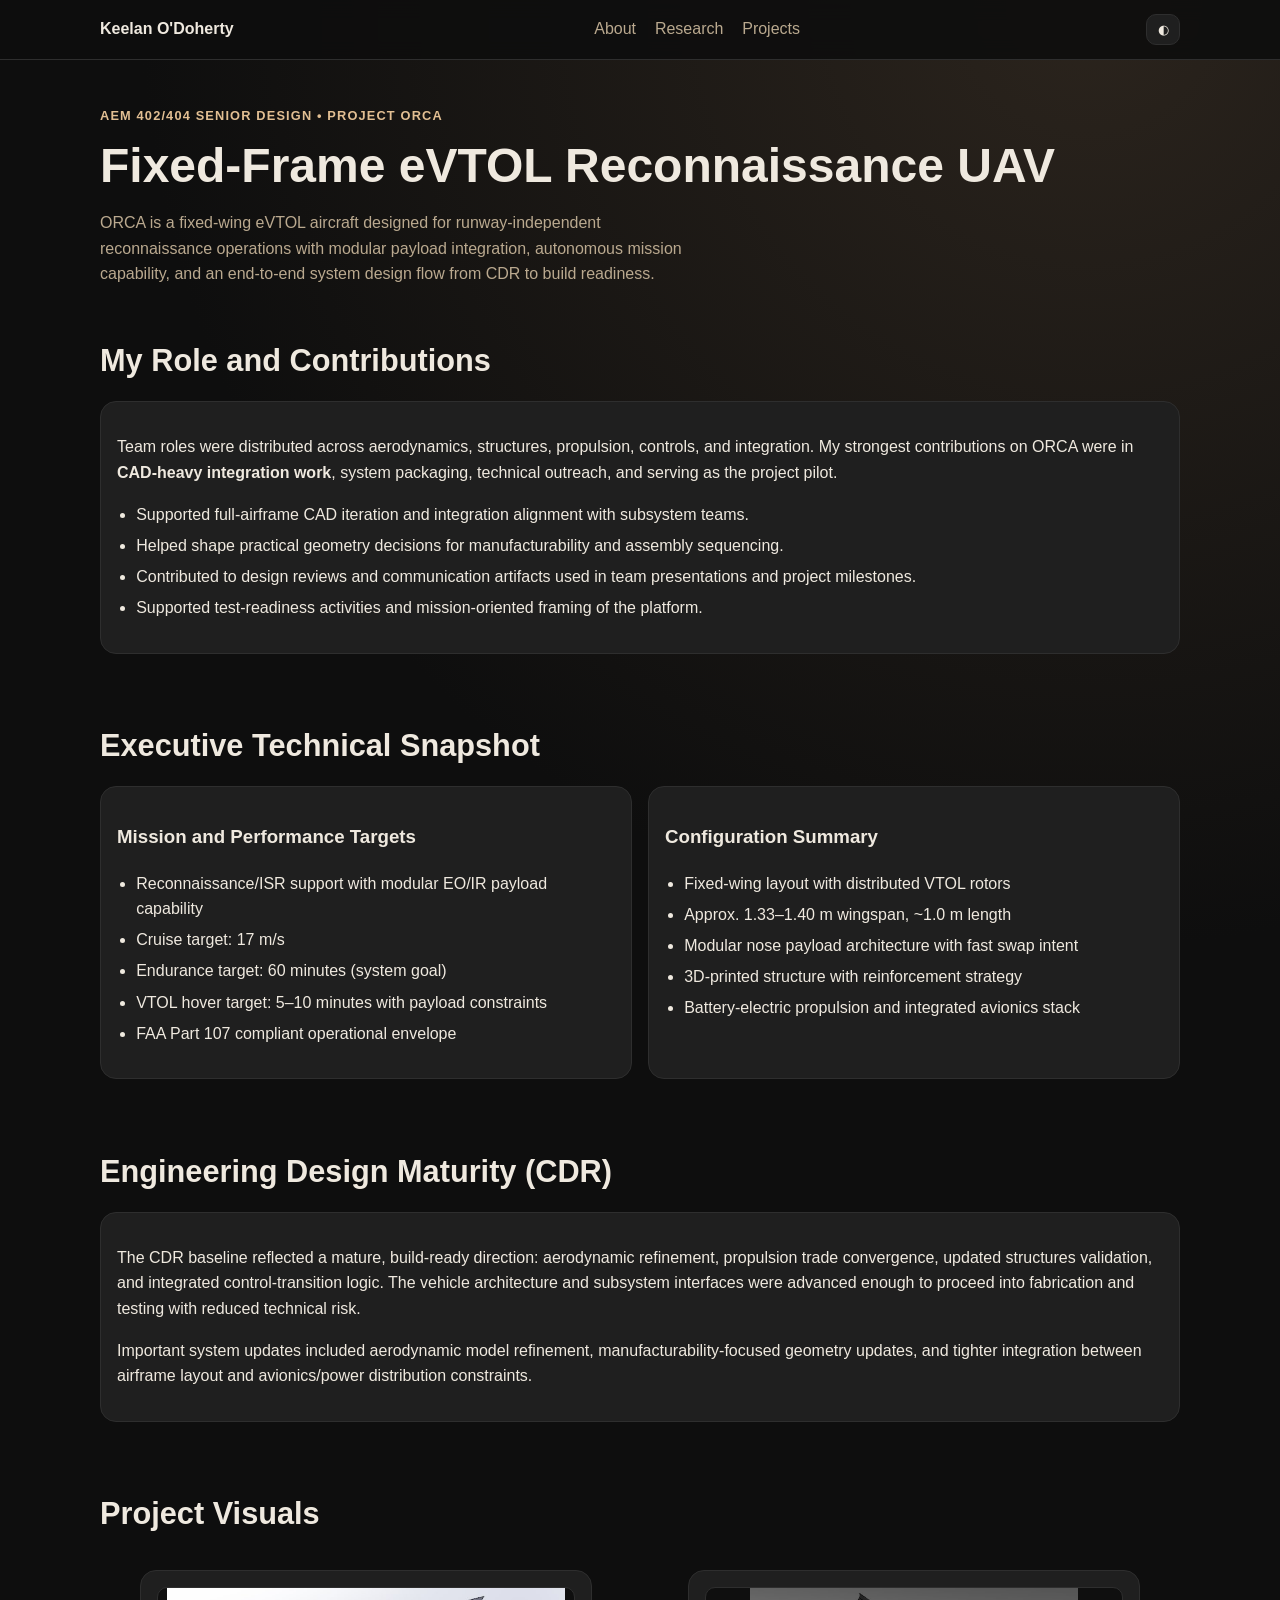
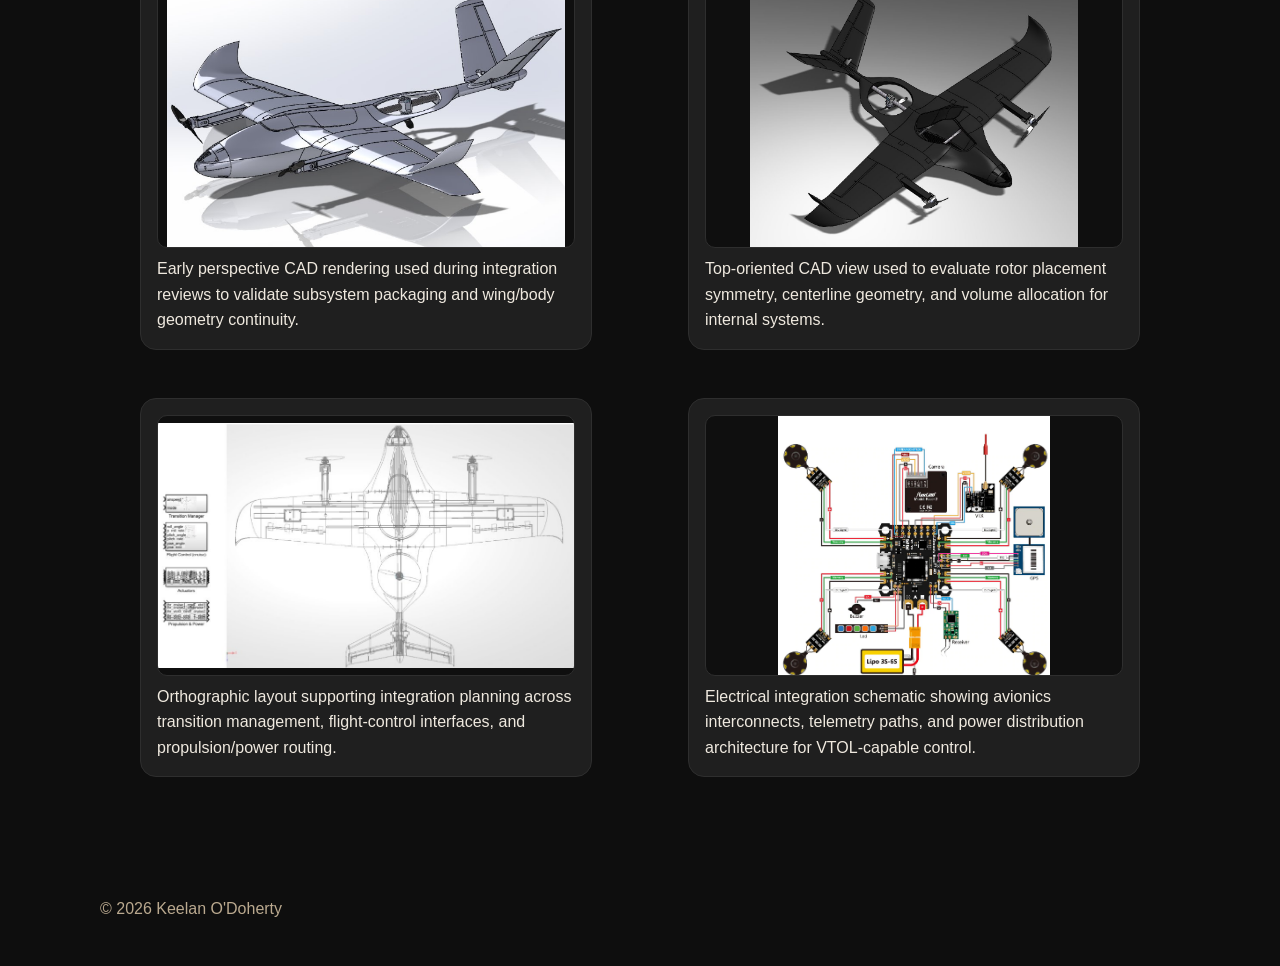
==== senior-project.html @ 54938906 "Initial commit - personal portfolio site Co-Authored-By: Claude Sonnet 4.6 <noreply@anthropic.com>" ====
<!doctype html>
<html lang="en">
<head>
  <meta charset="UTF-8" />
  <meta name="viewport" content="width=device-width, initial-scale=1.0" />
  <title>Senior Project | ORCA Fixed-Wing eVTOL</title>
  <link rel="stylesheet" href="./styles.css" />
</head>
<body>
  <header class="topbar">
    <div class="container nav">
      <a class="brand" href="./index.html">Keelan O'Doherty</a>
      <nav>
        <a href="./index.html#about">About</a>
        <a href="./index.html#research">Research</a>
        <a href="./index.html#projects">Projects</a>
      </nav>
      <button id="themeToggle" class="theme-btn" aria-label="Toggle light and dark mode">◐</button>
    </div>
  </header>

  <main class="container section reveal show">
    <p class="kicker">AEM 402/404 Senior Design • Project ORCA</p>
    <h1>Fixed-Frame eVTOL Reconnaissance UAV</h1>
    <p class="lead">ORCA is a fixed-wing eVTOL aircraft designed for runway-independent reconnaissance operations with modular payload integration, autonomous mission capability, and an end-to-end system design flow from CDR to build readiness.</p>

    <section class="section">
      <h2>My Role and Contributions</h2>
      <div class="card">
        <p>Team roles were distributed across aerodynamics, structures, propulsion, controls, and integration. My strongest contributions on ORCA were in <strong>CAD-heavy integration work</strong>, system packaging, technical outreach, and serving as the project pilot.</p>
        <ul>
          <li>Supported full-airframe CAD iteration and integration alignment with subsystem teams.</li>
          <li>Helped shape practical geometry decisions for manufacturability and assembly sequencing.</li>
          <li>Contributed to design reviews and communication artifacts used in team presentations and project milestones.</li>
          <li>Supported test-readiness activities and mission-oriented framing of the platform.</li>
        </ul>
      </div>
    </section>

    <section class="section">
      <h2>Executive Technical Snapshot</h2>
      <div class="grid two">
        <article class="card">
          <h3>Mission and Performance Targets</h3>
          <ul>
            <li>Reconnaissance/ISR support with modular EO/IR payload capability</li>
            <li>Cruise target: 17 m/s</li>
            <li>Endurance target: 60 minutes (system goal)</li>
            <li>VTOL hover target: 5–10 minutes with payload constraints</li>
            <li>FAA Part 107 compliant operational envelope</li>
          </ul>
        </article>
        <article class="card">
          <h3>Configuration Summary</h3>
          <ul>
            <li>Fixed-wing layout with distributed VTOL rotors</li>
            <li>Approx. 1.33–1.40 m wingspan, ~1.0 m length</li>
            <li>Modular nose payload architecture with fast swap intent</li>
            <li>3D-printed structure with reinforcement strategy</li>
            <li>Battery-electric propulsion and integrated avionics stack</li>
          </ul>
        </article>
      </div>
    </section>

    <section class="section">
      <h2>Engineering Design Maturity (CDR)</h2>
      <div class="card">
        <p>The CDR baseline reflected a mature, build-ready direction: aerodynamic refinement, propulsion trade convergence, updated structures validation, and integrated control-transition logic. The vehicle architecture and subsystem interfaces were advanced enough to proceed into fabrication and testing with reduced technical risk.</p>
        <p>Important system updates included aerodynamic model refinement, manufacturability-focused geometry updates, and tighter integration between airframe layout and avionics/power distribution constraints.</p>
      </div>
    </section>

    <section class="section">
      <h2>Project Visuals</h2>
      <div class="grid two">
        <figure class="card">
          <img class="project-img" src="./assets/images/download (1).png" alt="ORCA CAD perspective render showing fixed-wing body and VTOL arms" />
          <figcaption>Early perspective CAD rendering used during integration reviews to validate subsystem packaging and wing/body geometry continuity.</figcaption>
        </figure>
        <figure class="card">
          <img class="project-img" src="./assets/images/download (2).png" alt="Top perspective dark render of ORCA airframe" />
          <figcaption>Top-oriented CAD view used to evaluate rotor placement symmetry, centerline geometry, and volume allocation for internal systems.</figcaption>
        </figure>
        <figure class="card">
          <img class="project-img" src="./assets/images/download (3).png" alt="Top orthographic wireframe view with subsystem labels" />
          <figcaption>Orthographic layout supporting integration planning across transition management, flight-control interfaces, and propulsion/power routing.</figcaption>
        </figure>
        <figure class="card">
          <img class="project-img" src="./assets/images/download.png" alt="Avionics wiring schematic for flight controller, GPS, VTX, receiver, ESCs, and power" />
          <figcaption>Electrical integration schematic showing avionics interconnects, telemetry paths, and power distribution architecture for VTOL-capable control.</figcaption>
        </figure>
      </div>
    </section>
  </main>

  <footer class="container footer">© <span id="year"></span> Keelan O'Doherty</footer>
  <script src="./script.js" defer></script>
</body>
</html>
---- styles.css ----
:root {
  --bg: #0e0e0e;
  --bg-soft: #171717;
  --panel: #1f1f1f;
  --text: #efe9df;
  --muted: #baa98f;
  --camel: #c8a06f;
  --camel-strong: #e2bf93;
  --line: #2e2e2e;
}
:root.light {
  --bg: #f3efe8;
  --bg-soft: #ece5db;
  --panel: #ffffff;
  --text: #1e1b17;
  --muted: #6f5f4d;
  --camel: #9b6b3d;
  --camel-strong: #7f5429;
  --line: #dbcfc0;
}
* { box-sizing: border-box; }
html { scroll-behavior: smooth; }
body { margin: 0; font-family: Inter, Segoe UI, Arial, sans-serif; background: radial-gradient(circle at 85% 0%, #2b241d 0%, var(--bg) 34%), var(--bg); color: var(--text); line-height: 1.6; }
.container { width: min(1080px, 92%); margin: 0 auto; }
.topbar { position: sticky; top: 0; z-index: 30; background: color-mix(in srgb, var(--bg) 90%, transparent); border-bottom: 1px solid var(--line); backdrop-filter: blur(10px); }
.nav { display: flex; align-items: center; gap: 1rem; justify-content: space-between; padding: .85rem 0; }
.brand { color: var(--text); text-decoration: none; font-weight: 800; }
nav a { color: var(--muted); text-decoration: none; margin-left: .9rem; }
nav a:hover, nav a.active { color: var(--camel-strong); }
.theme-btn { border: 1px solid var(--line); background: var(--panel); color: var(--text); border-radius: 10px; padding: .45rem .65rem; cursor: pointer; }
.scroll-progress { position: sticky; top: 58px; z-index: 29; height: 2px; background: transparent; }
.scroll-progress span { display: block; height: 100%; width: 0%; background: var(--camel); transition: width .08s linear; }

.hero { display: grid; grid-template-columns: 1.45fr .85fr; gap: 1rem; padding: 3.7rem 0 1.8rem; align-items: start; }
.kicker { text-transform: uppercase; letter-spacing: .09em; font-size: .8rem; color: var(--camel-strong); font-weight: 700; }
h1 { font-size: clamp(1.9rem, 3.8vw, 3rem); line-height: 1.14; margin: .3rem 0 .8rem; }
.lead { color: var(--muted); max-width: 66ch; }
.hero-card, .card { background: var(--panel); border: 1px solid var(--line); border-radius: 16px; }
.hero-card { padding: 1rem; text-align: center; }
.avatar { width: 172px; height: 172px; border-radius: 14px; object-fit: cover; object-position: 50% 50%; display: block; margin: 0 auto .8rem; border: 1px solid var(--line); }
.cta-row { margin-top: 1rem; display: flex; flex-wrap: wrap; gap: .65rem; }
.btn { text-decoration: none; font-weight: 700; padding: .72rem 1rem; border-radius: 12px; background: var(--camel); color: #1d1309; display: inline-block; }
.btn.ghost { background: transparent; border: 1px solid var(--line); color: var(--text); }

.section { padding: 2.1rem 0; }
section[id] { scroll-margin-top: 92px; }
h2 { margin: 0 0 1rem; font-size: clamp(1.45rem, 2.4vw, 2rem); }
.grid { display: grid; gap: 1rem; }
.grid.two { grid-template-columns: repeat(2, minmax(0, 1fr)); }
.grid.three { grid-template-columns: repeat(3, minmax(0, 1fr)); }
.card { padding: 1rem; }
.row-between { display: flex; justify-content: space-between; align-items: end; gap: 1rem; }
.row-between a, .card a { color: var(--camel-strong); text-decoration: none; }
.row-between a:hover, .card a:hover { text-decoration: underline; }
ul { padding-left: 1.2rem; }
li { margin: .35rem 0; }

.project-img {
  width: 100%;
  aspect-ratio: 16 / 10;
  object-fit: contain;
  object-position: center;
  border-radius: 10px;
  border: 1px solid var(--line);
  background: #0f0f0f;
}
figure.card { overflow: hidden; }

#projectGrid .card { padding: 1rem 1rem .9rem; }
#projectGrid .card h3 { margin: .1rem 0 .45rem; font-size: 1.02rem; }
#projectGrid .card p { color: var(--muted); margin: 0 0 .75rem; font-size: .95rem; }

.cta-card { display: block; }
.footer { padding: 2.2rem 0 2.8rem; color: var(--muted); }
.reveal { opacity: 0; transform: translateY(14px); transition: opacity .55s ease, transform .55s ease; }
.reveal.show { opacity: 1; transform: none; }

@media (max-width: 980px) {
  .hero, .grid.three { grid-template-columns: 1fr; }
  .grid.two { grid-template-columns: repeat(2, minmax(0,1fr)); }
}
@media (max-width: 700px) {
  nav { display: none; }
  .grid.two, .grid.three { grid-template-columns: 1fr; }
}
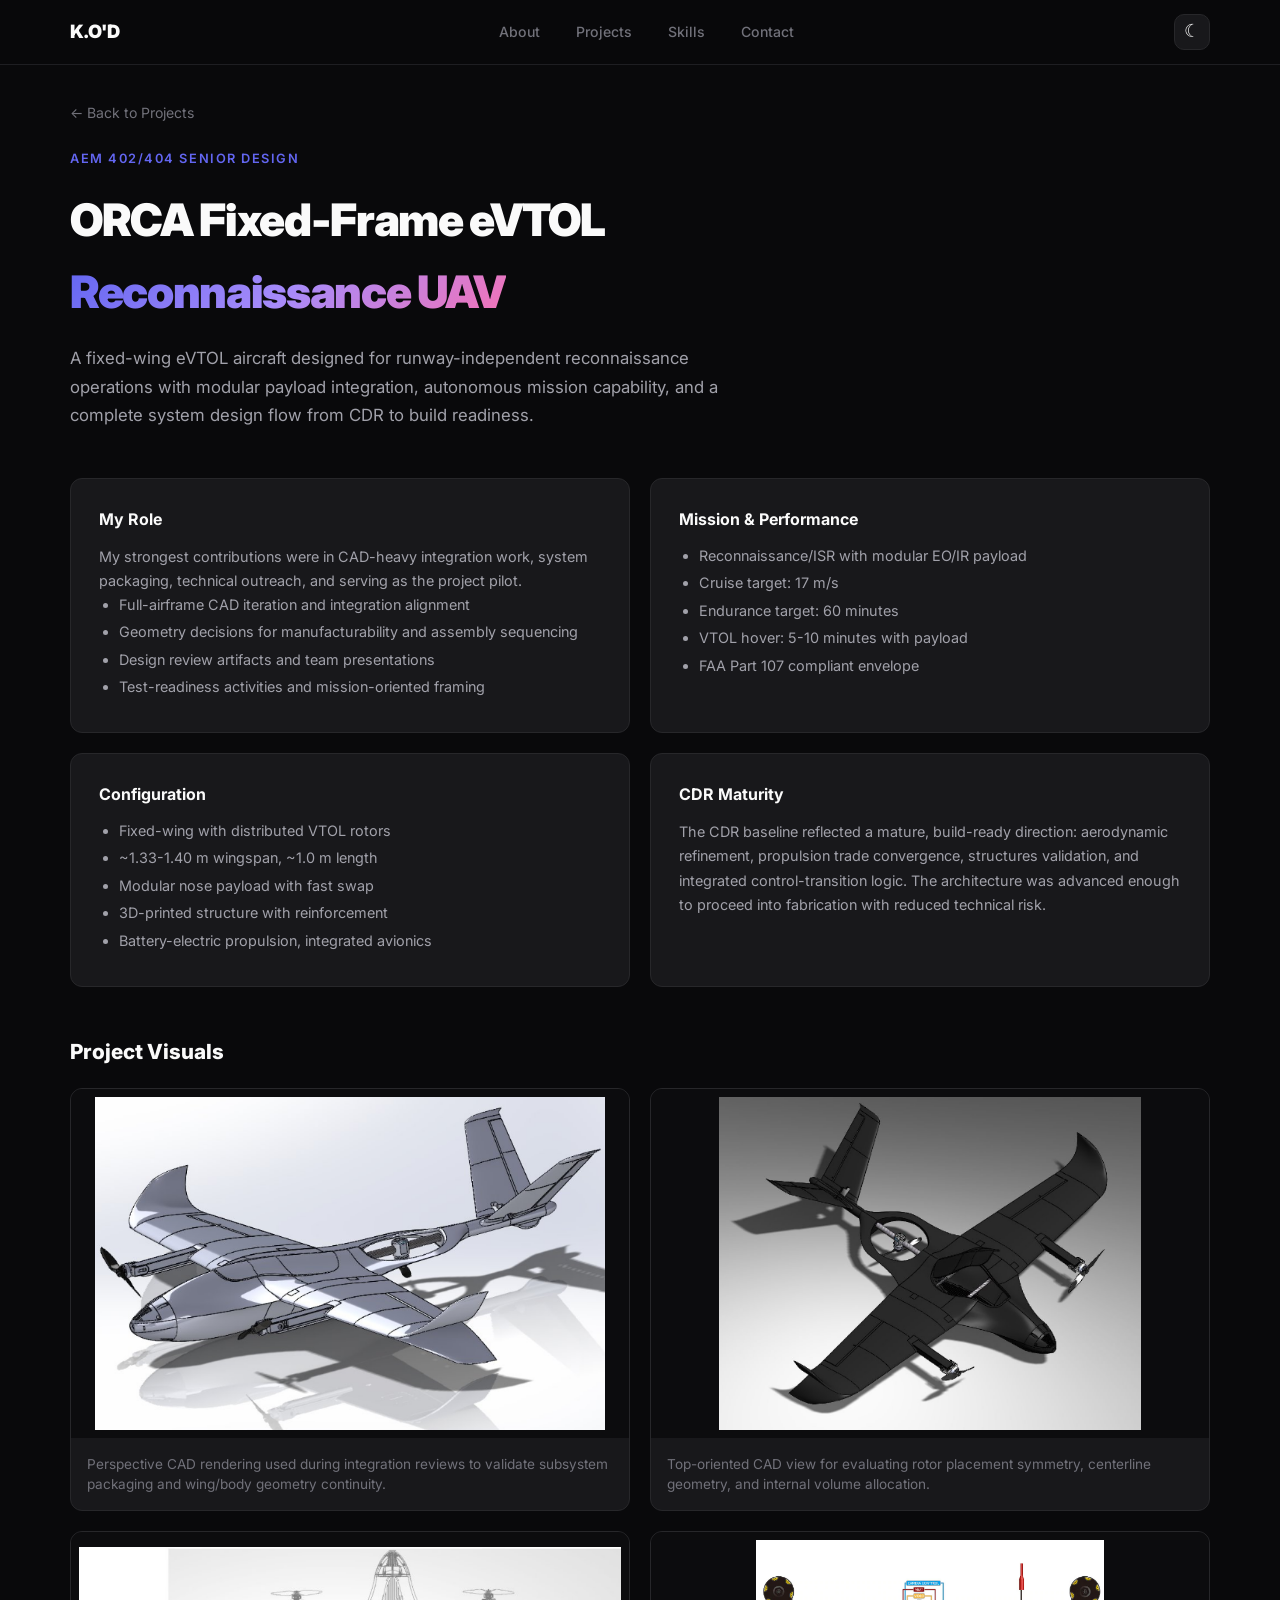
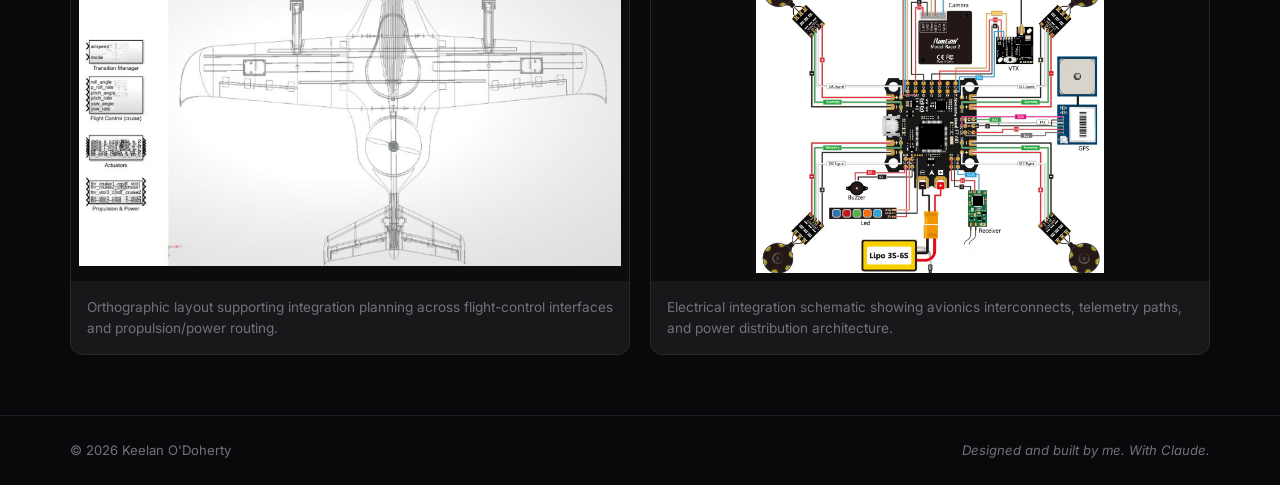
==== commit 4be32b0f: "Complete portfolio redesign with animations, dark theme, and new project sections - Dark-first desig" ====
--- a/senior-project.html
+++ b/senior-project.html
@@ -3,98 +3,127 @@
 <head>
   <meta charset="UTF-8" />
   <meta name="viewport" content="width=device-width, initial-scale=1.0" />
-  <title>Senior Project | ORCA Fixed-Wing eVTOL</title>
-  <link rel="stylesheet" href="./styles.css" />
+  <title>ORCA eVTOL | Keelan O'Doherty</title>
+  <link rel="preconnect" href="https://fonts.googleapis.com">
+  <link rel="preconnect" href="https://fonts.gstatic.com" crossorigin>
+  <link href="https://fonts.googleapis.com/css2?family=Inter:wght@400;500;600;700;800;900&family=JetBrains+Mono:wght@400;500;700&display=swap" rel="stylesheet">
+  <link rel="stylesheet" href="styles.css" />
+  <style>
+    .project-page { padding: 100px 0 60px; }
+    .back-link { display: inline-flex; align-items: center; gap: 8px; color: var(--text-3); font-size: 0.88rem; margin-bottom: 24px; transition: color 0.2s; }
+    .back-link:hover { color: var(--accent); }
+    .project-page h1 { font-size: clamp(1.8rem, 3.5vw, 2.8rem); font-weight: 900; letter-spacing: -0.03em; margin-bottom: 16px; }
+    .project-page .lead { color: var(--text-2); font-size: 1.05rem; max-width: 700px; line-height: 1.7; margin-bottom: 48px; }
+    .detail-grid { display: grid; grid-template-columns: repeat(2, 1fr); gap: 20px; margin-bottom: 48px; }
+    .detail-card { padding: 28px; background: var(--surface); border: 1px solid var(--border); border-radius: var(--radius); }
+    .detail-card h3 { font-size: 1rem; font-weight: 700; margin-bottom: 12px; }
+    .detail-card ul { padding-left: 20px; list-style: disc; }
+    .detail-card li { color: var(--text-2); font-size: 0.9rem; margin-bottom: 6px; line-height: 1.5; }
+    .detail-card p { color: var(--text-2); font-size: 0.9rem; line-height: 1.7; }
+    .visuals-heading { font-size: 1.3rem; font-weight: 800; margin: 48px 0 20px; }
+    .visuals-grid { display: grid; grid-template-columns: repeat(2, 1fr); gap: 20px; }
+    .visual-card { background: var(--surface); border: 1px solid var(--border); border-radius: var(--radius); overflow: hidden; }
+    .visual-card img { width: 100%; aspect-ratio: 16/10; object-fit: contain; background: #0c0c0e; padding: 8px; }
+    .visual-card figcaption { padding: 16px; font-size: 0.85rem; color: var(--text-3); line-height: 1.5; }
+    @media (max-width: 768px) {
+      .detail-grid, .visuals-grid { grid-template-columns: 1fr; }
+    }
+  </style>
 </head>
 <body>
-  <header class="topbar">
-    <div class="container nav">
-      <a class="brand" href="./index.html">Keelan O'Doherty</a>
-      <nav>
+  <div class="cursor-glow" id="cursorGlow"></div>
+
+  <header class="topbar" id="topbar">
+    <div class="container nav-inner">
+      <a class="brand" href="./index.html">K.O'D</a>
+      <nav class="nav-links" id="navLinks">
         <a href="./index.html#about">About</a>
-        <a href="./index.html#research">Research</a>
         <a href="./index.html#projects">Projects</a>
+        <a href="./index.html#skills">Skills</a>
+        <a href="./index.html#contact">Contact</a>
       </nav>
-      <button id="themeToggle" class="theme-btn" aria-label="Toggle light and dark mode">◐</button>
+      <div class="nav-right">
+        <button id="themeToggle" class="theme-btn" aria-label="Toggle theme">
+          <span class="theme-icon">&#9790;</span>
+        </button>
+        <button class="mobile-menu" id="mobileMenu" aria-label="Menu">
+          <span></span><span></span><span></span>
+        </button>
+      </div>
     </div>
   </header>
 
-  <main class="container section reveal show">
-    <p class="kicker">AEM 402/404 Senior Design • Project ORCA</p>
-    <h1>Fixed-Frame eVTOL Reconnaissance UAV</h1>
-    <p class="lead">ORCA is a fixed-wing eVTOL aircraft designed for runway-independent reconnaissance operations with modular payload integration, autonomous mission capability, and an end-to-end system design flow from CDR to build readiness.</p>
+  <main class="container project-page">
+    <a href="./index.html#projects" class="back-link">&larr; Back to Projects</a>
+    <div class="section-label">AEM 402/404 Senior Design</div>
+    <h1>ORCA Fixed-Frame eVTOL<br/><span class="gradient-text">Reconnaissance UAV</span></h1>
+    <p class="lead">A fixed-wing eVTOL aircraft designed for runway-independent reconnaissance operations with modular payload integration, autonomous mission capability, and a complete system design flow from CDR to build readiness.</p>
 
-    <section class="section">
-      <h2>My Role and Contributions</h2>
-      <div class="card">
-        <p>Team roles were distributed across aerodynamics, structures, propulsion, controls, and integration. My strongest contributions on ORCA were in <strong>CAD-heavy integration work</strong>, system packaging, technical outreach, and serving as the project pilot.</p>
+    <div class="detail-grid">
+      <div class="detail-card anim-reveal">
+        <h3>My Role</h3>
+        <p>My strongest contributions were in CAD-heavy integration work, system packaging, technical outreach, and serving as the project pilot.</p>
         <ul>
-          <li>Supported full-airframe CAD iteration and integration alignment with subsystem teams.</li>
-          <li>Helped shape practical geometry decisions for manufacturability and assembly sequencing.</li>
-          <li>Contributed to design reviews and communication artifacts used in team presentations and project milestones.</li>
-          <li>Supported test-readiness activities and mission-oriented framing of the platform.</li>
+          <li>Full-airframe CAD iteration and integration alignment</li>
+          <li>Geometry decisions for manufacturability and assembly sequencing</li>
+          <li>Design review artifacts and team presentations</li>
+          <li>Test-readiness activities and mission-oriented framing</li>
         </ul>
       </div>
-    </section>
+      <div class="detail-card anim-reveal">
+        <h3>Mission &amp; Performance</h3>
+        <ul>
+          <li>Reconnaissance/ISR with modular EO/IR payload</li>
+          <li>Cruise target: 17 m/s</li>
+          <li>Endurance target: 60 minutes</li>
+          <li>VTOL hover: 5-10 minutes with payload</li>
+          <li>FAA Part 107 compliant envelope</li>
+        </ul>
+      </div>
+      <div class="detail-card anim-reveal">
+        <h3>Configuration</h3>
+        <ul>
+          <li>Fixed-wing with distributed VTOL rotors</li>
+          <li>~1.33-1.40 m wingspan, ~1.0 m length</li>
+          <li>Modular nose payload with fast swap</li>
+          <li>3D-printed structure with reinforcement</li>
+          <li>Battery-electric propulsion, integrated avionics</li>
+        </ul>
+      </div>
+      <div class="detail-card anim-reveal">
+        <h3>CDR Maturity</h3>
+        <p>The CDR baseline reflected a mature, build-ready direction: aerodynamic refinement, propulsion trade convergence, structures validation, and integrated control-transition logic. The architecture was advanced enough to proceed into fabrication with reduced technical risk.</p>
+      </div>
+    </div>
 
-    <section class="section">
-      <h2>Executive Technical Snapshot</h2>
-      <div class="grid two">
-        <article class="card">
-          <h3>Mission and Performance Targets</h3>
-          <ul>
-            <li>Reconnaissance/ISR support with modular EO/IR payload capability</li>
-            <li>Cruise target: 17 m/s</li>
-            <li>Endurance target: 60 minutes (system goal)</li>
-            <li>VTOL hover target: 5–10 minutes with payload constraints</li>
-            <li>FAA Part 107 compliant operational envelope</li>
-          </ul>
-        </article>
-        <article class="card">
-          <h3>Configuration Summary</h3>
-          <ul>
-            <li>Fixed-wing layout with distributed VTOL rotors</li>
-            <li>Approx. 1.33–1.40 m wingspan, ~1.0 m length</li>
-            <li>Modular nose payload architecture with fast swap intent</li>
-            <li>3D-printed structure with reinforcement strategy</li>
-            <li>Battery-electric propulsion and integrated avionics stack</li>
-          </ul>
-        </article>
-      </div>
-    </section>
-
-    <section class="section">
-      <h2>Engineering Design Maturity (CDR)</h2>
-      <div class="card">
-        <p>The CDR baseline reflected a mature, build-ready direction: aerodynamic refinement, propulsion trade convergence, updated structures validation, and integrated control-transition logic. The vehicle architecture and subsystem interfaces were advanced enough to proceed into fabrication and testing with reduced technical risk.</p>
-        <p>Important system updates included aerodynamic model refinement, manufacturability-focused geometry updates, and tighter integration between airframe layout and avionics/power distribution constraints.</p>
-      </div>
-    </section>
-
-    <section class="section">
-      <h2>Project Visuals</h2>
-      <div class="grid two">
-        <figure class="card">
-          <img class="project-img" src="./assets/images/download (1).png" alt="ORCA CAD perspective render showing fixed-wing body and VTOL arms" />
-          <figcaption>Early perspective CAD rendering used during integration reviews to validate subsystem packaging and wing/body geometry continuity.</figcaption>
-        </figure>
-        <figure class="card">
-          <img class="project-img" src="./assets/images/download (2).png" alt="Top perspective dark render of ORCA airframe" />
-          <figcaption>Top-oriented CAD view used to evaluate rotor placement symmetry, centerline geometry, and volume allocation for internal systems.</figcaption>
-        </figure>
-        <figure class="card">
-          <img class="project-img" src="./assets/images/download (3).png" alt="Top orthographic wireframe view with subsystem labels" />
-          <figcaption>Orthographic layout supporting integration planning across transition management, flight-control interfaces, and propulsion/power routing.</figcaption>
-        </figure>
-        <figure class="card">
-          <img class="project-img" src="./assets/images/download.png" alt="Avionics wiring schematic for flight controller, GPS, VTX, receiver, ESCs, and power" />
-          <figcaption>Electrical integration schematic showing avionics interconnects, telemetry paths, and power distribution architecture for VTOL-capable control.</figcaption>
-        </figure>
-      </div>
-    </section>
+    <h2 class="visuals-heading anim-reveal">Project Visuals</h2>
+    <div class="visuals-grid">
+      <figure class="visual-card anim-reveal">
+        <img src="./assets/images/download (1).png" alt="ORCA CAD perspective render" />
+        <figcaption>Perspective CAD rendering used during integration reviews to validate subsystem packaging and wing/body geometry continuity.</figcaption>
+      </figure>
+      <figure class="visual-card anim-reveal">
+        <img src="./assets/images/download (2).png" alt="Top perspective dark render" />
+        <figcaption>Top-oriented CAD view for evaluating rotor placement symmetry, centerline geometry, and internal volume allocation.</figcaption>
+      </figure>
+      <figure class="visual-card anim-reveal">
+        <img src="./assets/images/download (3).png" alt="Top orthographic wireframe view" />
+        <figcaption>Orthographic layout supporting integration planning across flight-control interfaces and propulsion/power routing.</figcaption>
+      </figure>
+      <figure class="visual-card anim-reveal">
+        <img src="./assets/images/download.png" alt="Avionics wiring schematic" />
+        <figcaption>Electrical integration schematic showing avionics interconnects, telemetry paths, and power distribution architecture.</figcaption>
+      </figure>
+    </div>
   </main>
 
-  <footer class="container footer">© <span id="year"></span> Keelan O'Doherty</footer>
-  <script src="./script.js" defer></script>
+  <footer class="footer">
+    <div class="container footer-inner">
+      <span>&copy; <span id="year"></span> Keelan O'Doherty</span>
+      <span class="footer-note">Designed and built by me. With Claude.</span>
+    </div>
+  </footer>
+
+  <script src="script.js" defer></script>
 </body>
-</html>+</html>
--- a/styles.css
+++ b/styles.css
@@ -1,85 +1,980 @@
+/* ============================================
+   Keelan O'Doherty - Portfolio
+   ============================================ */
+
+/* --- Tokens --- */
 :root {
-  --bg: #0e0e0e;
-  --bg-soft: #171717;
-  --panel: #1f1f1f;
-  --text: #efe9df;
-  --muted: #baa98f;
-  --camel: #c8a06f;
-  --camel-strong: #e2bf93;
-  --line: #2e2e2e;
-}
+  --bg:          #09090b;
+  --bg-soft:     #111113;
+  --surface:     #18181b;
+  --surface-2:   #1e1e22;
+  --border:      #27272a;
+  --border-soft: #1e1e22;
+  --text:        #fafafa;
+  --text-2:      #a1a1aa;
+  --text-3:      #71717a;
+  --accent:      #6366f1;
+  --accent-2:    #818cf8;
+  --accent-glow: rgba(99,102,241,0.15);
+  --green:       #22c55e;
+  --radius:      12px;
+  --radius-lg:   20px;
+}
+
 :root.light {
-  --bg: #f3efe8;
-  --bg-soft: #ece5db;
-  --panel: #ffffff;
-  --text: #1e1b17;
-  --muted: #6f5f4d;
-  --camel: #9b6b3d;
-  --camel-strong: #7f5429;
-  --line: #dbcfc0;
-}
-* { box-sizing: border-box; }
+  --bg:          #fafafa;
+  --bg-soft:     #f4f4f5;
+  --surface:     #ffffff;
+  --surface-2:   #f4f4f5;
+  --border:      #e4e4e7;
+  --border-soft: #f4f4f5;
+  --text:        #09090b;
+  --text-2:      #52525b;
+  --text-3:      #a1a1aa;
+  --accent:      #4f46e5;
+  --accent-2:    #6366f1;
+  --accent-glow: rgba(79,70,229,0.08);
+  --green:       #16a34a;
+}
+
+/* --- Reset --- */
+*, *::before, *::after { box-sizing: border-box; margin: 0; padding: 0; }
 html { scroll-behavior: smooth; }
-body { margin: 0; font-family: Inter, Segoe UI, Arial, sans-serif; background: radial-gradient(circle at 85% 0%, #2b241d 0%, var(--bg) 34%), var(--bg); color: var(--text); line-height: 1.6; }
-.container { width: min(1080px, 92%); margin: 0 auto; }
-.topbar { position: sticky; top: 0; z-index: 30; background: color-mix(in srgb, var(--bg) 90%, transparent); border-bottom: 1px solid var(--line); backdrop-filter: blur(10px); }
-.nav { display: flex; align-items: center; gap: 1rem; justify-content: space-between; padding: .85rem 0; }
-.brand { color: var(--text); text-decoration: none; font-weight: 800; }
-nav a { color: var(--muted); text-decoration: none; margin-left: .9rem; }
-nav a:hover, nav a.active { color: var(--camel-strong); }
-.theme-btn { border: 1px solid var(--line); background: var(--panel); color: var(--text); border-radius: 10px; padding: .45rem .65rem; cursor: pointer; }
-.scroll-progress { position: sticky; top: 58px; z-index: 29; height: 2px; background: transparent; }
-.scroll-progress span { display: block; height: 100%; width: 0%; background: var(--camel); transition: width .08s linear; }
-
-.hero { display: grid; grid-template-columns: 1.45fr .85fr; gap: 1rem; padding: 3.7rem 0 1.8rem; align-items: start; }
-.kicker { text-transform: uppercase; letter-spacing: .09em; font-size: .8rem; color: var(--camel-strong); font-weight: 700; }
-h1 { font-size: clamp(1.9rem, 3.8vw, 3rem); line-height: 1.14; margin: .3rem 0 .8rem; }
-.lead { color: var(--muted); max-width: 66ch; }
-.hero-card, .card { background: var(--panel); border: 1px solid var(--line); border-radius: 16px; }
-.hero-card { padding: 1rem; text-align: center; }
-.avatar { width: 172px; height: 172px; border-radius: 14px; object-fit: cover; object-position: 50% 50%; display: block; margin: 0 auto .8rem; border: 1px solid var(--line); }
-.cta-row { margin-top: 1rem; display: flex; flex-wrap: wrap; gap: .65rem; }
-.btn { text-decoration: none; font-weight: 700; padding: .72rem 1rem; border-radius: 12px; background: var(--camel); color: #1d1309; display: inline-block; }
-.btn.ghost { background: transparent; border: 1px solid var(--line); color: var(--text); }
-
-.section { padding: 2.1rem 0; }
-section[id] { scroll-margin-top: 92px; }
-h2 { margin: 0 0 1rem; font-size: clamp(1.45rem, 2.4vw, 2rem); }
-.grid { display: grid; gap: 1rem; }
-.grid.two { grid-template-columns: repeat(2, minmax(0, 1fr)); }
-.grid.three { grid-template-columns: repeat(3, minmax(0, 1fr)); }
-.card { padding: 1rem; }
-.row-between { display: flex; justify-content: space-between; align-items: end; gap: 1rem; }
-.row-between a, .card a { color: var(--camel-strong); text-decoration: none; }
-.row-between a:hover, .card a:hover { text-decoration: underline; }
-ul { padding-left: 1.2rem; }
-li { margin: .35rem 0; }
-
-.project-img {
+body {
+  font-family: 'Inter', -apple-system, BlinkMacSystemFont, sans-serif;
+  background: var(--bg);
+  color: var(--text);
+  line-height: 1.6;
+  -webkit-font-smoothing: antialiased;
+  overflow-x: hidden;
+}
+
+.container { width: min(1140px, 90%); margin: 0 auto; }
+a { color: inherit; text-decoration: none; }
+img { max-width: 100%; display: block; }
+ul { list-style: none; }
+
+.muted { color: var(--text-3); font-size: 0.88rem; }
+
+/* --- Cursor Glow --- */
+.cursor-glow {
+  position: fixed;
+  width: 600px;
+  height: 600px;
+  border-radius: 50%;
+  background: radial-gradient(circle, var(--accent-glow) 0%, transparent 70%);
+  pointer-events: none;
+  z-index: 0;
+  transform: translate(-50%, -50%);
+  transition: opacity 0.3s;
+  opacity: 0;
+}
+.cursor-glow.active { opacity: 1; }
+
+.light .cursor-glow { display: none; }
+
+/* --- Nav --- */
+.topbar {
+  position: fixed;
+  top: 0;
+  left: 0;
+  right: 0;
+  z-index: 100;
+  background: rgba(9,9,11,0.7);
+  backdrop-filter: blur(20px) saturate(1.8);
+  border-bottom: 1px solid var(--border-soft);
+  transition: background 0.3s, border-color 0.3s;
+}
+.light .topbar {
+  background: rgba(250,250,250,0.8);
+}
+.topbar.scrolled { border-bottom-color: var(--border); }
+
+.nav-inner {
+  display: flex;
+  align-items: center;
+  justify-content: space-between;
+  height: 64px;
+}
+
+.brand {
+  font-weight: 900;
+  font-size: 1.15rem;
+  letter-spacing: -0.03em;
+  color: var(--text);
+}
+
+.nav-links { display: flex; gap: 8px; }
+.nav-links a {
+  font-size: 0.88rem;
+  font-weight: 500;
+  color: var(--text-3);
+  padding: 6px 14px;
+  border-radius: 8px;
+  transition: color 0.2s, background 0.2s;
+}
+.nav-links a:hover,
+.nav-links a.active {
+  color: var(--text);
+  background: var(--surface);
+}
+
+.nav-right { display: flex; align-items: center; gap: 8px; }
+
+.theme-btn {
+  width: 36px;
+  height: 36px;
+  border: 1px solid var(--border);
+  background: var(--surface);
+  color: var(--text);
+  border-radius: 10px;
+  cursor: pointer;
+  display: flex;
+  align-items: center;
+  justify-content: center;
+  font-size: 1.1rem;
+  transition: border-color 0.2s, background 0.2s;
+}
+.theme-btn:hover { border-color: var(--text-3); }
+.theme-icon { line-height: 1; }
+
+.mobile-menu {
+  display: none;
+  flex-direction: column;
+  gap: 5px;
+  background: none;
+  border: none;
+  cursor: pointer;
+  padding: 6px;
+}
+.mobile-menu span {
+  display: block;
+  width: 22px;
+  height: 2px;
+  background: var(--text);
+  border-radius: 2px;
+  transition: all 0.3s;
+}
+.mobile-menu.active span:nth-child(1) { transform: rotate(45deg) translate(5px, 5px); }
+.mobile-menu.active span:nth-child(2) { opacity: 0; }
+.mobile-menu.active span:nth-child(3) { transform: rotate(-45deg) translate(5px, -5px); }
+
+/* --- Buttons --- */
+.btn {
+  display: inline-flex;
+  align-items: center;
+  justify-content: center;
+  padding: 12px 28px;
+  font-family: inherit;
+  font-weight: 600;
+  font-size: 0.92rem;
+  border-radius: 10px;
+  border: 1px solid transparent;
+  cursor: pointer;
+  transition: all 0.2s;
+  text-decoration: none;
+}
+
+.btn-primary {
+  background: var(--accent);
+  color: #fff;
+  border-color: var(--accent);
+}
+.btn-primary:hover { background: var(--accent-2); border-color: var(--accent-2); transform: translateY(-1px); }
+
+.btn-ghost {
+  background: transparent;
+  color: var(--text);
+  border-color: var(--border);
+}
+.btn-ghost:hover { border-color: var(--text-3); background: var(--surface); }
+
+.btn-sm { padding: 8px 20px; font-size: 0.85rem; }
+
+/* --- Hero --- */
+.hero {
+  position: relative;
+  min-height: 100vh;
+  display: flex;
+  align-items: center;
+  padding: 100px 0 60px;
+  overflow: hidden;
+}
+
+.hero-bg-grid {
+  position: absolute;
+  inset: 0;
+  background-image:
+    linear-gradient(var(--border-soft) 1px, transparent 1px),
+    linear-gradient(90deg, var(--border-soft) 1px, transparent 1px);
+  background-size: 64px 64px;
+  mask-image: radial-gradient(ellipse 80% 60% at 50% 40%, black 30%, transparent 100%);
+  -webkit-mask-image: radial-gradient(ellipse 80% 60% at 50% 40%, black 30%, transparent 100%);
+  opacity: 0.5;
+}
+
+.hero-inner {
+  position: relative;
+  z-index: 1;
+  display: grid;
+  grid-template-columns: 1.1fr 0.9fr;
+  gap: 60px;
+  align-items: center;
+}
+
+.hero-badge {
+  display: inline-flex;
+  align-items: center;
+  gap: 10px;
+  padding: 6px 16px 6px 10px;
+  background: var(--surface);
+  border: 1px solid var(--border);
+  border-radius: 100px;
+  font-size: 0.82rem;
+  font-weight: 500;
+  color: var(--text-2);
+  margin-bottom: 24px;
+}
+
+.pulse {
+  width: 8px;
+  height: 8px;
+  background: var(--green);
+  border-radius: 50%;
+  display: block;
+  animation: pulse-ring 2s ease infinite;
+  box-shadow: 0 0 0 0 rgba(34,197,94,0.4);
+}
+@keyframes pulse-ring {
+  0%   { box-shadow: 0 0 0 0 rgba(34,197,94,0.4); }
+  70%  { box-shadow: 0 0 0 8px rgba(34,197,94,0); }
+  100% { box-shadow: 0 0 0 0 rgba(34,197,94,0); }
+}
+
+.hero h1 {
+  font-size: clamp(2.4rem, 4.5vw, 3.8rem);
+  font-weight: 900;
+  line-height: 1.1;
+  letter-spacing: -0.03em;
+  margin-bottom: 20px;
+}
+
+.gradient-text {
+  background: linear-gradient(135deg, var(--accent) 0%, #a78bfa 50%, #f472b6 100%);
+  -webkit-background-clip: text;
+  -webkit-text-fill-color: transparent;
+  background-clip: text;
+}
+
+.hero-sub {
+  font-size: 1.1rem;
+  color: var(--text-2);
+  line-height: 1.7;
+  max-width: 540px;
+  margin-bottom: 32px;
+}
+
+.hero-cta { display: flex; gap: 12px; margin-bottom: 48px; }
+
+.hero-stats { display: flex; align-items: center; gap: 24px; }
+.stat { display: flex; flex-direction: column; }
+.stat-number {
+  font-size: 1.8rem;
+  font-weight: 800;
+  font-family: 'JetBrains Mono', monospace;
+  letter-spacing: -0.04em;
+  line-height: 1.2;
+}
+.stat-plus {
+  font-size: 1.4rem;
+  font-weight: 700;
+  color: var(--accent);
+}
+.stat-label { font-size: 0.78rem; color: var(--text-3); margin-top: 2px; }
+.stat-divider { width: 1px; height: 36px; background: var(--border); }
+
+/* Hero portrait */
+.hero-visual { display: flex; justify-content: center; }
+
+.hero-card-stack {
+  position: relative;
+  width: 300px;
+  height: 360px;
+}
+
+.hero-portrait {
+  position: relative;
+  width: 260px;
+  height: 320px;
+  margin: 0 auto;
+  border-radius: var(--radius-lg);
+  overflow: hidden;
+}
+
+.hero-portrait img {
   width: 100%;
-  aspect-ratio: 16 / 10;
+  height: 100%;
+  object-fit: cover;
+  object-position: center top;
+}
+
+.portrait-ring {
+  position: absolute;
+  inset: -3px;
+  border-radius: calc(var(--radius-lg) + 3px);
+  border: 2px solid var(--accent);
+  opacity: 0.3;
+  animation: ring-rotate 8s linear infinite;
+}
+@keyframes ring-rotate {
+  0%   { border-color: var(--accent); }
+  33%  { border-color: #a78bfa; }
+  66%  { border-color: #f472b6; }
+  100% { border-color: var(--accent); }
+}
+
+.floating-tag {
+  position: absolute;
+  padding: 6px 14px;
+  background: var(--surface);
+  border: 1px solid var(--border);
+  border-radius: 100px;
+  font-size: 0.78rem;
+  font-weight: 600;
+  color: var(--text-2);
+  white-space: nowrap;
+  animation: float 6s ease-in-out infinite;
+  box-shadow: 0 4px 20px rgba(0,0,0,0.3);
+}
+.light .floating-tag { box-shadow: 0 4px 20px rgba(0,0,0,0.08); }
+.tag-1 { top: 10%;  left: -10%; animation-delay: 0s; }
+.tag-2 { top: 35%;  right: -15%; animation-delay: 1.5s; }
+.tag-3 { bottom: 20%; left: -18%; animation-delay: 3s; }
+.tag-4 { bottom: 5%; right: -10%; animation-delay: 4.5s; }
+
+@keyframes float {
+  0%, 100% { transform: translateY(0); }
+  50%      { transform: translateY(-10px); }
+}
+
+.hero-scroll-hint {
+  position: absolute;
+  bottom: 32px;
+  left: 50%;
+  transform: translateX(-50%);
+  display: flex;
+  flex-direction: column;
+  align-items: center;
+  gap: 8px;
+  color: var(--text-3);
+  font-size: 0.72rem;
+  letter-spacing: 0.15em;
+  text-transform: uppercase;
+}
+.scroll-line {
+  width: 1px;
+  height: 40px;
+  background: linear-gradient(to bottom, var(--text-3), transparent);
+  animation: scroll-bob 2s ease-in-out infinite;
+}
+@keyframes scroll-bob {
+  0%, 100% { opacity: 0.4; transform: scaleY(0.6); transform-origin: top; }
+  50%      { opacity: 1; transform: scaleY(1); }
+}
+
+/* --- Sections --- */
+.section {
+  padding: 100px 0;
+  position: relative;
+}
+
+.section-dark {
+  background: var(--bg-soft);
+}
+
+.section-label {
+  font-size: 0.8rem;
+  font-weight: 600;
+  text-transform: uppercase;
+  letter-spacing: 0.12em;
+  color: var(--accent);
+  margin-bottom: 16px;
+}
+
+.section-title {
+  font-size: clamp(1.8rem, 3vw, 2.6rem);
+  font-weight: 800;
+  letter-spacing: -0.03em;
+  margin-bottom: 12px;
+}
+
+.section-sub {
+  color: var(--text-2);
+  font-size: 1.05rem;
+  max-width: 540px;
+  margin-bottom: 48px;
+}
+
+.subsection-title {
+  font-size: 1.15rem;
+  font-weight: 700;
+  margin: 64px 0 24px;
+  color: var(--text);
+}
+
+/* --- About --- */
+.about-grid {
+  display: grid;
+  grid-template-columns: 1.3fr 0.7fr;
+  gap: 48px;
+  align-items: start;
+}
+
+.about-main h2 {
+  font-size: clamp(1.6rem, 2.8vw, 2.2rem);
+  font-weight: 800;
+  letter-spacing: -0.02em;
+  margin-bottom: 20px;
+  line-height: 1.2;
+}
+
+.about-main p {
+  color: var(--text-2);
+  margin-bottom: 16px;
+  font-size: 0.95rem;
+  line-height: 1.75;
+}
+
+.about-main strong { color: var(--text); }
+
+.about-cards { display: flex; flex-direction: column; gap: 16px; }
+
+.info-card {
+  padding: 24px;
+  background: var(--surface);
+  border: 1px solid var(--border);
+  border-radius: var(--radius);
+  transition: border-color 0.2s, transform 0.2s;
+}
+.info-card:hover { border-color: var(--accent); transform: translateY(-2px); }
+
+.info-card-icon { font-size: 1.5rem; margin-bottom: 10px; }
+.info-card h4 { font-size: 0.85rem; font-weight: 700; text-transform: uppercase; letter-spacing: 0.06em; color: var(--text-3); margin-bottom: 8px; }
+.info-card p { font-size: 0.9rem; color: var(--text-2); margin: 0; line-height: 1.5; }
+.info-card strong { color: var(--text); }
+
+/* --- Project Features --- */
+.project-feature {
+  display: grid;
+  grid-template-columns: 1.2fr 0.8fr;
+  gap: 48px;
+  align-items: center;
+  margin-bottom: 64px;
+  padding: 40px;
+  background: var(--surface);
+  border: 1px solid var(--border);
+  border-radius: var(--radius-lg);
+  transition: border-color 0.3s;
+}
+.project-feature:hover { border-color: var(--accent); }
+.project-feature.reverse { grid-template-columns: 0.8fr 1.2fr; }
+.project-feature.reverse .project-feature-media { order: 2; }
+.project-feature.reverse .project-feature-info { order: 1; }
+
+.project-browser {
+  background: #0c0c0e;
+  border-radius: 12px;
+  overflow: hidden;
+  border: 1px solid var(--border);
+}
+.light .project-browser { background: #1a1a2e; }
+
+.browser-dots {
+  display: flex;
+  gap: 6px;
+  padding: 12px 16px;
+  border-bottom: 1px solid rgba(255,255,255,0.06);
+}
+.browser-dots span {
+  width: 10px;
+  height: 10px;
+  border-radius: 50%;
+  background: rgba(255,255,255,0.12);
+}
+.browser-dots span:first-child { background: #ef4444; }
+.browser-dots span:nth-child(2) { background: #eab308; }
+.browser-dots span:nth-child(3) { background: #22c55e; }
+
+.project-hero-img {
+  width: 100%;
+  display: block;
+  aspect-ratio: 16/10;
   object-fit: contain;
-  object-position: center;
-  border-radius: 10px;
-  border: 1px solid var(--line);
-  background: #0f0f0f;
-}
-figure.card { overflow: hidden; }
-
-#projectGrid .card { padding: 1rem 1rem .9rem; }
-#projectGrid .card h3 { margin: .1rem 0 .45rem; font-size: 1.02rem; }
-#projectGrid .card p { color: var(--muted); margin: 0 0 .75rem; font-size: .95rem; }
-
-.cta-card { display: block; }
-.footer { padding: 2.2rem 0 2.8rem; color: var(--muted); }
-.reveal { opacity: 0; transform: translateY(14px); transition: opacity .55s ease, transform .55s ease; }
-.reveal.show { opacity: 1; transform: none; }
-
-@media (max-width: 980px) {
-  .hero, .grid.three { grid-template-columns: 1fr; }
-  .grid.two { grid-template-columns: repeat(2, minmax(0,1fr)); }
-}
-@media (max-width: 700px) {
-  nav { display: none; }
-  .grid.two, .grid.three { grid-template-columns: 1fr; }
-}+  background: #111;
+  padding: 12px;
+}
+
+.project-tag {
+  display: inline-block;
+  padding: 4px 12px;
+  background: var(--accent-glow);
+  color: var(--accent-2);
+  border-radius: 100px;
+  font-size: 0.78rem;
+  font-weight: 600;
+  margin-bottom: 12px;
+}
+
+.project-feature-info h3 {
+  font-size: 1.4rem;
+  font-weight: 800;
+  margin-bottom: 12px;
+  letter-spacing: -0.02em;
+}
+
+.project-feature-info p {
+  color: var(--text-2);
+  font-size: 0.92rem;
+  line-height: 1.7;
+  margin-bottom: 16px;
+}
+
+.project-tech {
+  display: flex;
+  flex-wrap: wrap;
+  gap: 8px;
+  margin-bottom: 20px;
+}
+.project-tech li {
+  padding: 4px 12px;
+  background: var(--surface-2);
+  border-radius: 6px;
+  font-size: 0.78rem;
+  font-weight: 500;
+  color: var(--text-3);
+}
+
+/* Terminal display */
+.terminal-display {
+  padding: 20px;
+  font-family: 'JetBrains Mono', monospace;
+  font-size: 0.82rem;
+  line-height: 1.8;
+  min-height: 220px;
+}
+.terminal-line { color: #a1a1aa; }
+.t-prompt { color: var(--accent-2); }
+.t-cmd { color: #e2e8f0; }
+.t-output { color: #71717a; }
+.t-success { color: var(--green); }
+
+.t-cursor {
+  animation: cursor-blink 1s step-end infinite;
+  color: var(--accent);
+}
+@keyframes cursor-blink {
+  0%, 100% { opacity: 1; }
+  50%      { opacity: 0; }
+}
+
+/* Web design preview */
+.web-design-preview {
+  padding: 20px;
+  min-height: 220px;
+  display: flex;
+  align-items: center;
+  justify-content: center;
+}
+.wd-mockup { width: 100%; max-width: 320px; }
+.wd-nav {
+  height: 8px;
+  background: rgba(255,255,255,0.08);
+  border-radius: 4px;
+  margin-bottom: 12px;
+}
+.wd-hero-block {
+  height: 48px;
+  background: linear-gradient(135deg, var(--accent), #a78bfa);
+  border-radius: 8px;
+  margin-bottom: 12px;
+  animation: shimmer 3s ease infinite;
+}
+@keyframes shimmer {
+  0%, 100% { opacity: 0.7; }
+  50%      { opacity: 1; }
+}
+.wd-cards { display: flex; gap: 8px; margin-bottom: 12px; }
+.wd-card {
+  flex: 1;
+  height: 56px;
+  background: rgba(255,255,255,0.05);
+  border: 1px solid rgba(255,255,255,0.08);
+  border-radius: 6px;
+}
+.wd-cta-block {
+  height: 28px;
+  background: rgba(255,255,255,0.06);
+  border-radius: 6px;
+}
+
+/* --- Project Grid --- */
+.project-grid {
+  display: grid;
+  grid-template-columns: repeat(3, 1fr);
+  gap: 16px;
+}
+
+.project-card {
+  display: flex;
+  flex-direction: column;
+  padding: 24px;
+  background: var(--surface);
+  border: 1px solid var(--border);
+  border-radius: var(--radius);
+  transition: border-color 0.2s, transform 0.2s;
+  text-decoration: none;
+}
+.project-card:hover {
+  border-color: var(--accent);
+  transform: translateY(-3px);
+}
+
+.project-card-top {
+  display: flex;
+  justify-content: space-between;
+  align-items: center;
+  margin-bottom: 16px;
+}
+.project-card-icon { font-size: 1.5rem; }
+.project-card-arrow {
+  font-size: 1.2rem;
+  color: var(--text-3);
+  transition: color 0.2s, transform 0.2s;
+}
+.project-card:hover .project-card-arrow {
+  color: var(--accent);
+  transform: translate(2px, -2px);
+}
+
+.project-card h4 {
+  font-size: 1rem;
+  font-weight: 700;
+  margin-bottom: 8px;
+}
+
+.project-card p {
+  font-size: 0.85rem;
+  color: var(--text-2);
+  line-height: 1.6;
+  flex: 1;
+  margin-bottom: 16px;
+}
+
+.project-card-tags {
+  display: flex;
+  flex-wrap: wrap;
+  gap: 6px;
+}
+.project-card-tags span {
+  padding: 3px 10px;
+  background: var(--surface-2);
+  border-radius: 5px;
+  font-size: 0.72rem;
+  font-weight: 500;
+  color: var(--text-3);
+}
+
+/* --- Skills --- */
+.skills-grid {
+  display: grid;
+  grid-template-columns: repeat(3, 1fr);
+  gap: 20px;
+  margin-bottom: 48px;
+}
+
+.skill-lane {
+  padding: 32px;
+  background: var(--surface);
+  border: 1px solid var(--border);
+  border-radius: var(--radius-lg);
+  transition: border-color 0.3s, transform 0.2s;
+}
+.skill-lane:hover { border-color: var(--accent); transform: translateY(-3px); }
+
+.skill-lane-header {
+  display: flex;
+  align-items: center;
+  gap: 12px;
+  margin-bottom: 16px;
+}
+.skill-icon { font-size: 1.6rem; }
+.skill-lane h3 { font-size: 1.05rem; font-weight: 700; }
+
+.skill-lane p {
+  font-size: 0.88rem;
+  color: var(--text-2);
+  line-height: 1.7;
+  margin-bottom: 20px;
+}
+
+.skill-tags {
+  display: flex;
+  flex-wrap: wrap;
+  gap: 6px;
+}
+.skill-tags span {
+  padding: 4px 12px;
+  background: var(--accent-glow);
+  color: var(--accent-2);
+  border-radius: 6px;
+  font-size: 0.76rem;
+  font-weight: 600;
+}
+
+/* --- AI Callout --- */
+.ai-callout {
+  background: var(--surface);
+  border: 1px solid var(--border);
+  border-radius: var(--radius-lg);
+  overflow: hidden;
+}
+
+.ai-callout-inner {
+  display: grid;
+  grid-template-columns: 1.3fr 0.7fr;
+  gap: 40px;
+  align-items: center;
+}
+
+.ai-callout-text {
+  padding: 40px;
+}
+.ai-callout-text h3 {
+  font-size: 1.3rem;
+  font-weight: 800;
+  margin-bottom: 16px;
+}
+.ai-callout-text p {
+  font-size: 0.92rem;
+  color: var(--text-2);
+  line-height: 1.75;
+  margin-bottom: 12px;
+}
+
+.ai-callout-visual {
+  padding: 40px;
+  background: linear-gradient(135deg, rgba(99,102,241,0.05), rgba(167,139,250,0.05));
+  min-height: 100%;
+  display: flex;
+  align-items: center;
+  justify-content: center;
+}
+
+.ai-stack {
+  display: flex;
+  flex-direction: column;
+  align-items: center;
+  gap: 0;
+  width: 100%;
+}
+.ai-layer {
+  padding: 12px 24px;
+  background: var(--surface-2);
+  border: 1px solid var(--border);
+  border-radius: 8px;
+  font-size: 0.82rem;
+  font-weight: 600;
+  text-align: center;
+  width: 100%;
+  max-width: 220px;
+  transition: border-color 0.3s;
+}
+.ai-layer:hover { border-color: var(--accent); }
+.ai-connector {
+  width: 2px;
+  height: 20px;
+  background: var(--border);
+}
+.ai-layer-row {
+  display: flex;
+  gap: 8px;
+  width: 100%;
+  max-width: 220px;
+}
+.ai-layer-sm {
+  flex: 1;
+  padding: 8px;
+  background: var(--surface-2);
+  border: 1px solid var(--border);
+  border-radius: 6px;
+  font-size: 0.72rem;
+  font-weight: 600;
+  text-align: center;
+  transition: border-color 0.3s;
+}
+.ai-layer-sm:hover { border-color: var(--accent); }
+
+/* --- Contact --- */
+.contact-container {
+  display: grid;
+  grid-template-columns: 1fr 1fr;
+  gap: 48px;
+  align-items: start;
+}
+
+.contact-text h2 {
+  font-size: clamp(1.6rem, 2.5vw, 2.2rem);
+  font-weight: 800;
+  margin-bottom: 16px;
+}
+.contact-text > p {
+  color: var(--text-2);
+  font-size: 0.95rem;
+  line-height: 1.7;
+  margin-bottom: 32px;
+}
+
+.contact-links { display: flex; flex-direction: column; gap: 12px; }
+
+.contact-link {
+  display: flex;
+  align-items: center;
+  gap: 16px;
+  padding: 16px 20px;
+  background: var(--surface);
+  border: 1px solid var(--border);
+  border-radius: var(--radius);
+  transition: border-color 0.2s, transform 0.2s;
+}
+.contact-link:hover { border-color: var(--accent); transform: translateX(4px); }
+
+.contact-link-icon { font-size: 1.3rem; }
+.contact-link strong { display: block; font-size: 0.82rem; color: var(--text-3); text-transform: uppercase; letter-spacing: 0.06em; }
+.contact-link span { font-size: 0.92rem; color: var(--text); }
+
+.contact-card-big {
+  padding: 36px;
+  background: var(--surface);
+  border: 1px solid var(--border);
+  border-radius: var(--radius-lg);
+}
+.contact-card-big h3 {
+  font-size: 1.1rem;
+  font-weight: 700;
+  margin-bottom: 16px;
+}
+.contact-card-big ul {
+  margin-bottom: 20px;
+  padding-left: 0;
+}
+.contact-card-big li {
+  position: relative;
+  padding-left: 20px;
+  margin-bottom: 10px;
+  font-size: 0.9rem;
+  color: var(--text-2);
+  line-height: 1.5;
+}
+.contact-card-big li::before {
+  content: '';
+  position: absolute;
+  left: 0;
+  top: 8px;
+  width: 6px;
+  height: 6px;
+  background: var(--accent);
+  border-radius: 50%;
+}
+.contact-card-big .muted { margin-bottom: 20px; display: block; }
+
+/* --- Footer --- */
+.footer {
+  padding: 24px 0;
+  border-top: 1px solid var(--border-soft);
+}
+.footer-inner {
+  display: flex;
+  justify-content: space-between;
+  align-items: center;
+  font-size: 0.82rem;
+  color: var(--text-3);
+}
+.footer-note { font-style: italic; }
+
+/* --- Animations --- */
+.anim-slide-up {
+  opacity: 0;
+  transform: translateY(30px);
+  animation: slideUp 0.7s cubic-bezier(0.16, 1, 0.3, 1) forwards;
+}
+.anim-delay-1 { animation-delay: 0.1s; }
+.anim-delay-2 { animation-delay: 0.2s; }
+.anim-delay-3 { animation-delay: 0.35s; }
+.anim-delay-4 { animation-delay: 0.5s; }
+
+@keyframes slideUp {
+  to { opacity: 1; transform: translateY(0); }
+}
+
+.anim-fade-in {
+  opacity: 0;
+  animation: fadeIn 0.8s ease forwards;
+}
+@keyframes fadeIn {
+  to { opacity: 1; }
+}
+
+.anim-reveal {
+  opacity: 0;
+  transform: translateY(24px);
+  transition: opacity 0.6s cubic-bezier(0.16, 1, 0.3, 1), transform 0.6s cubic-bezier(0.16, 1, 0.3, 1);
+}
+.anim-reveal.show {
+  opacity: 1;
+  transform: none;
+}
+
+/* --- Responsive --- */
+@media (max-width: 1024px) {
+  .hero-inner        { grid-template-columns: 1fr; gap: 40px; text-align: center; }
+  .hero-sub           { margin-left: auto; margin-right: auto; }
+  .hero-cta           { justify-content: center; }
+  .hero-stats         { justify-content: center; }
+  .hero-visual        { order: -1; }
+  .hero-card-stack    { width: 220px; height: 280px; }
+  .hero-portrait      { width: 200px; height: 250px; }
+  .hero-scroll-hint   { display: none; }
+
+  .project-feature,
+  .project-feature.reverse { grid-template-columns: 1fr; }
+  .project-feature.reverse .project-feature-media { order: 0; }
+  .project-feature.reverse .project-feature-info  { order: 0; }
+
+  .about-grid          { grid-template-columns: 1fr; }
+  .skills-grid         { grid-template-columns: 1fr; }
+  .ai-callout-inner    { grid-template-columns: 1fr; }
+  .ai-callout-visual   { padding: 24px; }
+  .contact-container   { grid-template-columns: 1fr; }
+}
+
+@media (max-width: 768px) {
+  .nav-links { display: none; position: absolute; top: 64px; left: 0; right: 0; flex-direction: column; background: var(--bg); border-bottom: 1px solid var(--border); padding: 16px 20px; gap: 4px; }
+  .nav-links.open { display: flex; }
+  .mobile-menu { display: flex; }
+
+  .hero { padding: 80px 0 40px; min-height: auto; }
+  .hero h1 { font-size: 2rem; }
+
+  .section { padding: 64px 0; }
+  .project-feature { padding: 24px; }
+  .project-grid { grid-template-columns: 1fr; }
+
+  .floating-tag { display: none; }
+}
+
+@media (max-width: 480px) {
+  .hero-stats { flex-direction: column; gap: 16px; }
+  .stat-divider { width: 40px; height: 1px; }
+  .hero-cta { flex-direction: column; }
+  .hero-cta .btn { width: 100%; }
+}
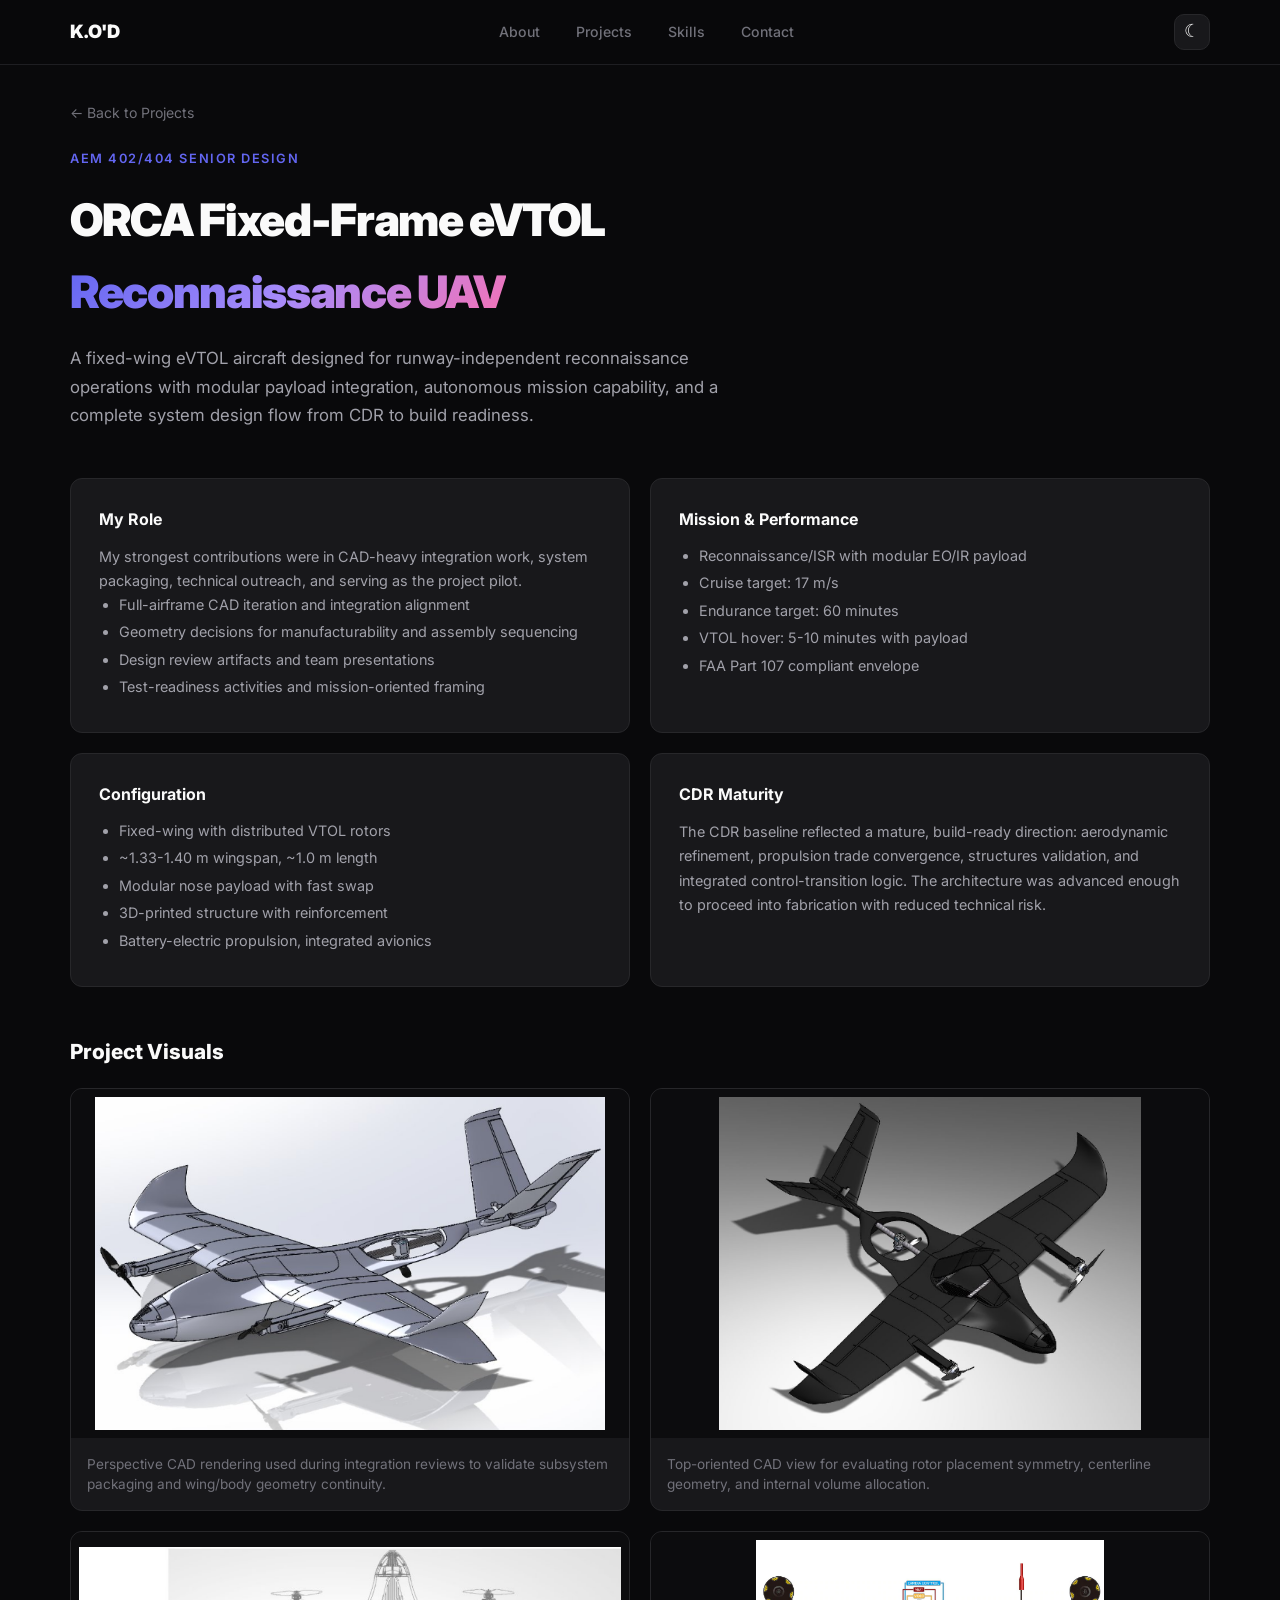
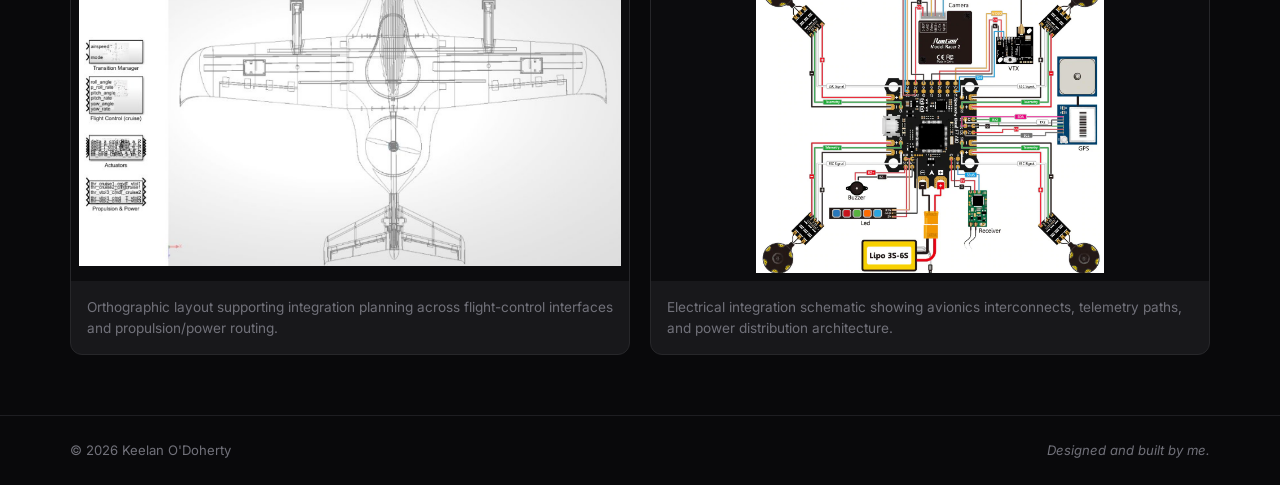
==== commit 5197e5e3: "Remove Claude mention and Raleigh location reference - Remove "With Claude" from footer on both page" ====
--- a/senior-project.html
+++ b/senior-project.html
@@ -120,7 +120,7 @@
   <footer class="footer">
     <div class="container footer-inner">
       <span>&copy; <span id="year"></span> Keelan O'Doherty</span>
-      <span class="footer-note">Designed and built by me. With Claude.</span>
+      <span class="footer-note">Designed and built by me.</span>
     </div>
   </footer>
 
